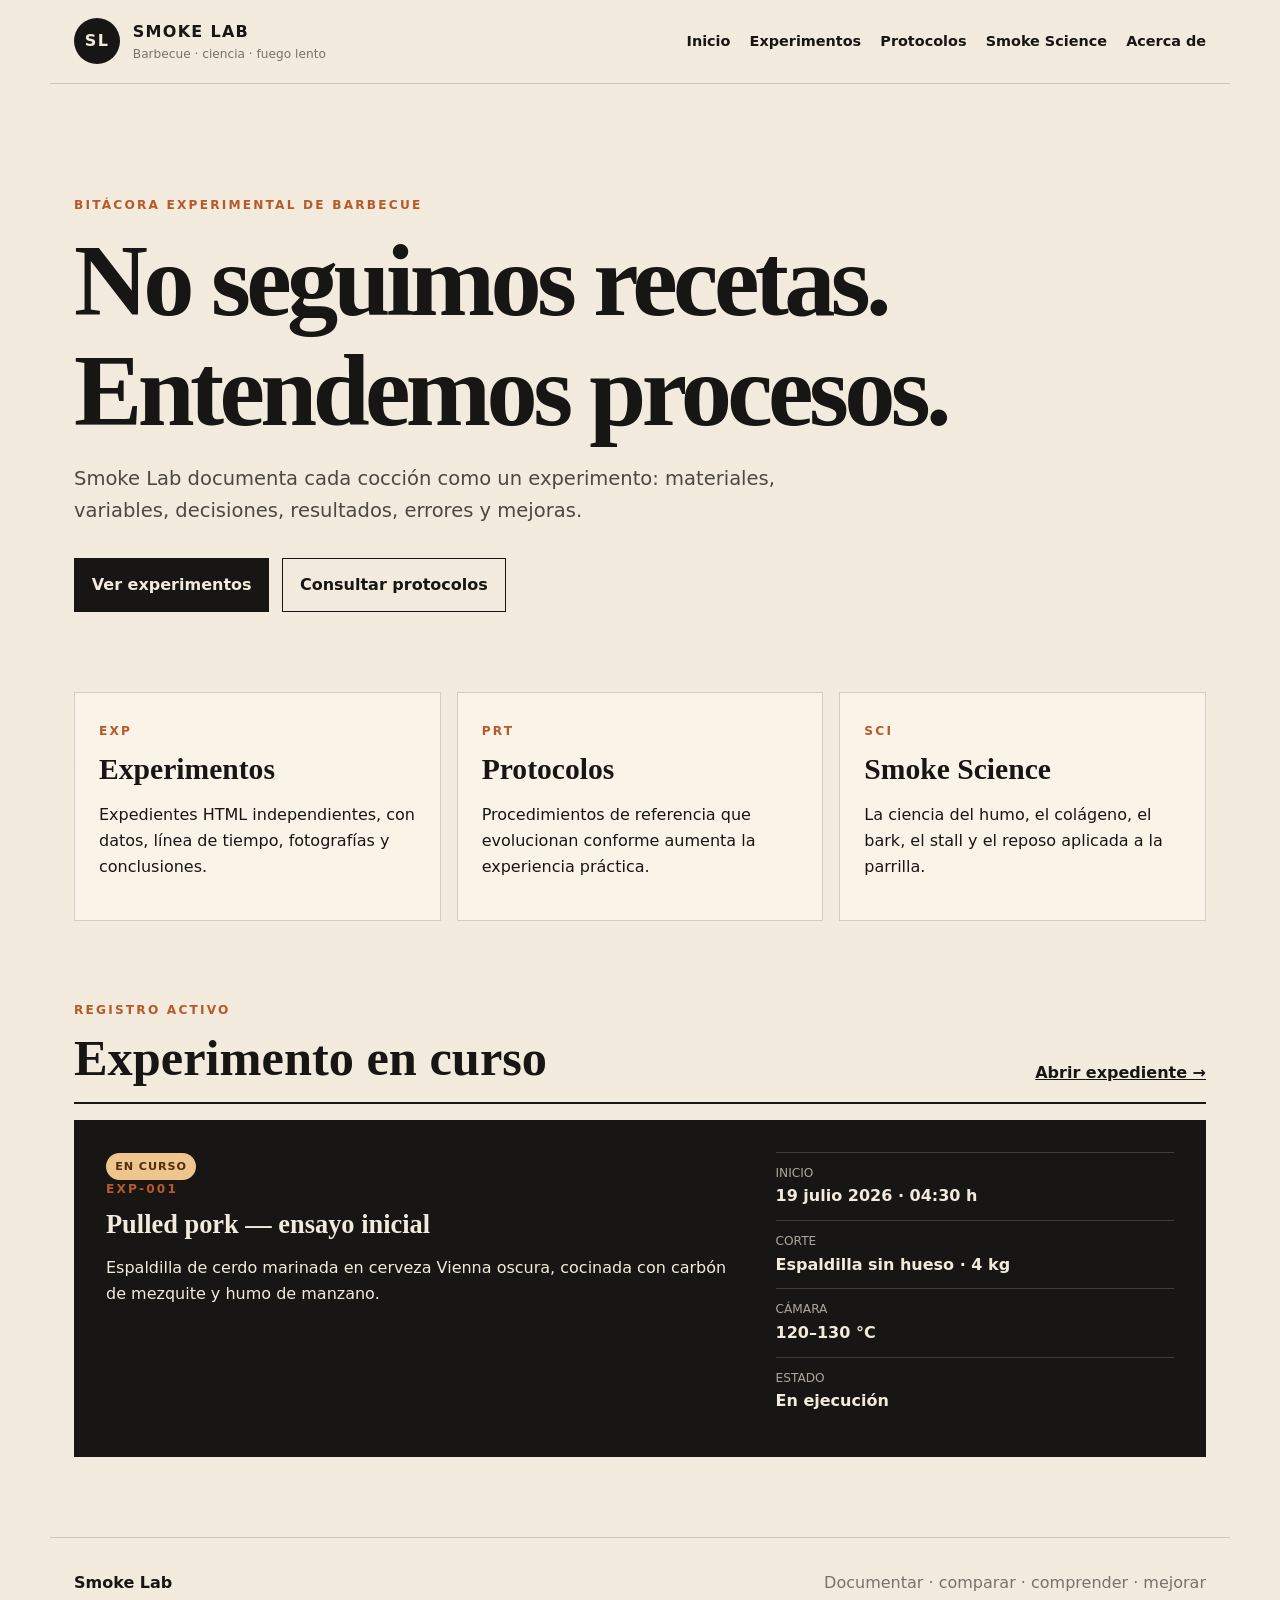
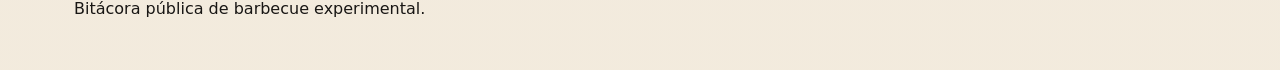
==== index.html @ 790fec04 "Initial commit" ====
<!doctype html>
<html lang="es">
<head>
  <meta charset="utf-8">
  <meta name="viewport" content="width=device-width, initial-scale=1">
  <title>Smoke Lab</title>
  <meta name="description" content="Bitácora pública de barbecue experimental: protocolos, ciencia del humo y experiencias de cocción.">
  <link rel="stylesheet" href="assets/css/main.css">
</head>
<body>

<header class="site-header">
  <a class="brand" href="index.html" aria-label="Ir al inicio de Smoke Lab">
    <span class="brand-mark">SL</span>
    <span class="brand-copy">
      <strong>Smoke Lab</strong>
      <small>Barbecue · ciencia · fuego lento</small>
    </span>
  </a>

  <button class="nav-toggle" type="button" aria-expanded="false" aria-controls="main-nav">
    Menú
  </button>

  <nav class="main-nav" id="main-nav" aria-label="Navegación principal">
    <a href="index.html">Inicio</a>
    <a href="experiments/index.html">Experimentos</a>
    <a href="protocols/index.html">Protocolos</a>
    <a href="science/index.html">Smoke Science</a>
    <a href="about/index.html">Acerca de</a>
  </nav>
</header>

<main>
  <section class="hero">
    <p class="eyebrow">Bitácora experimental de barbecue</p>
    <h1>No seguimos recetas.<br>Entendemos procesos.</h1>
    <p class="lead">
      Smoke Lab documenta cada cocción como un experimento:
      materiales, variables, decisiones, resultados, errores y mejoras.
    </p>
    <div class="actions">
      <a class="button primary" href="experiments/index.html">Ver experimentos</a>
      <a class="button" href="protocols/index.html">Consultar protocolos</a>
    </div>
  </section>

  <section class="grid three">
    <a class="card card-link" href="experiments/index.html">
      <span class="code">EXP</span>
      <h2>Experimentos</h2>
      <p>Expedientes HTML independientes, con datos, línea de tiempo, fotografías y conclusiones.</p>
    </a>

    <a class="card card-link" href="protocols/index.html">
      <span class="code">PRT</span>
      <h2>Protocolos</h2>
      <p>Procedimientos de referencia que evolucionan conforme aumenta la experiencia práctica.</p>
    </a>

    <a class="card card-link" href="science/index.html">
      <span class="code">SCI</span>
      <h2>Smoke Science</h2>
      <p>La ciencia del humo, el colágeno, el bark, el stall y el reposo aplicada a la parrilla.</p>
    </a>
  </section>

  <section class="section">
    <div class="section-heading">
      <div>
        <p class="eyebrow">Registro activo</p>
        <h2>Experimento en curso</h2>
      </div>
      <a href="experiments/exp-001-pulled-pork.html">Abrir expediente →</a>
    </div>

    <article class="experiment-feature">
      <div>
        <span class="status active">En curso</span>
        <p class="code">EXP-001</p>
        <h3><a href="experiments/exp-001-pulled-pork.html">Pulled pork — ensayo inicial</a></h3>
        <p>
          Espaldilla de cerdo marinada en cerveza Vienna oscura,
          cocinada con carbón de mezquite y humo de manzano.
        </p>
      </div>
      <dl>
        <div><dt>Inicio</dt><dd>19 julio 2026 · 04:30 h</dd></div>
        <div><dt>Corte</dt><dd>Espaldilla sin hueso · 4 kg</dd></div>
        <div><dt>Cámara</dt><dd>120–130 °C</dd></div>
        <div><dt>Estado</dt><dd>En ejecución</dd></div>
      </dl>
    </article>
  </section>
</main>

<footer class="site-footer">
  <div>
    <strong>Smoke Lab</strong>
    <p>Bitácora pública de barbecue experimental.</p>
  </div>
  <p class="footer-motto">Documentar · comparar · comprender · mejorar</p>
</footer>

<script src="assets/js/site.js"></script>

</body>
</html>
---- assets/css/main.css ----
:root {
  --coal: #181614;
  --coal-soft: #2b2723;
  --paper: #f2eadc;
  --paper-deep: #e4d5bf;
  --paper-light: #fffaf1;
  --ember: #b65a2a;
  --ember-dark: #823e1f;
  --copper: #8d5b38;
  --ash: #77726b;
  --green: #496648;
  --gold: #a16d24;
  --line: rgba(24, 22, 20, 0.17);
  --line-dark: rgba(242, 234, 220, 0.18);
  --max: 1180px;
  --reading: 830px;
  --shadow: 0 16px 40px rgba(24, 22, 20, 0.08);
}

* { box-sizing: border-box; }

html { scroll-behavior: smooth; }

body {
  margin: 0;
  color: var(--coal);
  background:
    linear-gradient(rgba(242, 234, 220, 0.965), rgba(242, 234, 220, 0.965)),
    repeating-linear-gradient(
      0deg,
      transparent 0 7px,
      rgba(24, 22, 20, 0.025) 8px
    );
  font-family: Inter, ui-sans-serif, system-ui, -apple-system, BlinkMacSystemFont,
    "Segoe UI", sans-serif;
  line-height: 1.62;
}

img {
  display: block;
  max-width: 100%;
}

a { color: inherit; }
p { margin-top: 0; }

code {
  padding: 0.12rem 0.35rem;
  border-radius: 3px;
  background: rgba(24, 22, 20, 0.07);
  font-size: 0.9em;
}

.site-header {
  max-width: var(--max);
  margin: 0 auto;
  padding: 1.15rem 1.5rem;
  display: flex;
  gap: 2rem;
  align-items: center;
  justify-content: space-between;
  border-bottom: 1px solid var(--line);
}

.brand {
  display: flex;
  gap: 0.8rem;
  align-items: center;
  text-decoration: none;
}

.brand-mark {
  width: 46px;
  height: 46px;
  display: grid;
  place-items: center;
  border-radius: 50%;
  background: var(--coal);
  color: var(--paper);
  font-weight: 900;
  letter-spacing: 0.08em;
}

.brand-copy strong,
.brand-copy small { display: block; }

.brand-copy strong {
  text-transform: uppercase;
  letter-spacing: 0.08em;
}

.brand-copy small {
  color: var(--ash);
  font-size: 0.76rem;
}

.main-nav {
  display: flex;
  flex-wrap: wrap;
  gap: 1.2rem;
}

.main-nav a {
  font-size: 0.9rem;
  font-weight: 800;
  text-decoration: none;
}

.main-nav a:hover,
.main-nav a[aria-current="page"] { color: var(--ember); }

.nav-toggle {
  display: none;
  padding: 0.55rem 0.75rem;
  border: 1px solid var(--coal);
  background: transparent;
  color: var(--coal);
  font: inherit;
  font-weight: 800;
}

main {
  max-width: var(--max);
  margin: 0 auto;
  padding: 0 1.5rem 5rem;
}

.hero {
  max-width: 980px;
  padding: 7rem 0 5rem;
}

.eyebrow,
.code,
.kicker {
  margin-bottom: 0.65rem;
  color: var(--ember);
  font-size: 0.76rem;
  font-weight: 900;
  letter-spacing: 0.18em;
  text-transform: uppercase;
}

h1,
h2,
h3,
h4 {
  margin: 0 0 1rem;
  font-family: Georgia, "Times New Roman", serif;
  line-height: 1.08;
}

h1 {
  font-size: clamp(3rem, 8vw, 6.5rem);
  letter-spacing: -0.045em;
}

h2 { font-size: clamp(2rem, 4vw, 3.15rem); }
h3 { font-size: 1.65rem; }
h4 { font-size: 1.2rem; }

.lead {
  max-width: 760px;
  color: #4c4842;
  font-size: 1.22rem;
}

.actions {
  display: flex;
  flex-wrap: wrap;
  gap: 0.8rem;
  margin-top: 2rem;
}

.button {
  display: inline-block;
  padding: 0.82rem 1.05rem;
  border: 1px solid var(--coal);
  font-weight: 850;
  text-decoration: none;
}

.button.primary {
  background: var(--coal);
  color: var(--paper);
}

.button:hover { transform: translateY(-1px); }

.page { padding-top: 5rem; }
.page.narrow { max-width: var(--reading); }

.page-header {
  max-width: 900px;
  padding-bottom: 1.2rem;
  margin-bottom: 2rem;
  border-bottom: 2px solid var(--coal);
}

.page-header h1 { font-size: clamp(3.1rem, 7vw, 5.6rem); }

.page-header p:last-child {
  max-width: 720px;
  font-size: 1.08rem;
}

.grid {
  display: grid;
  gap: 1rem;
}

.grid.two { grid-template-columns: repeat(2, minmax(0, 1fr)); }
.grid.three { grid-template-columns: repeat(3, minmax(0, 1fr)); }

.card {
  min-height: 205px;
  padding: 1.5rem;
  border: 1px solid var(--line);
  background: rgba(255, 250, 241, 0.58);
}

.card h2 {
  margin-top: 0.7rem;
  font-size: 1.85rem;
}

.card-link {
  display: block;
  text-decoration: none;
  transition: transform 0.15s ease, border-color 0.15s ease;
}

.card-link:hover {
  transform: translateY(-2px);
  border-color: var(--ember);
  box-shadow: var(--shadow);
}

.section { padding-top: 5rem; }

.section-heading {
  display: flex;
  gap: 2rem;
  align-items: end;
  justify-content: space-between;
  margin-bottom: 1rem;
  border-bottom: 2px solid var(--coal);
}

.section-heading a {
  margin-bottom: 1rem;
  font-weight: 800;
}

.status {
  display: inline-block;
  padding: 0.28rem 0.58rem;
  border-radius: 999px;
  font-size: 0.7rem;
  font-weight: 900;
  letter-spacing: 0.08em;
  text-transform: uppercase;
}

.status.active { background: #efc58e; color: #4c2f0c; }
.status.completed { background: #c6dfbf; color: #244020; }
.status.planned { background: #ddd5c8; color: #514a41; }
.status.draft { background: #d7d2cc; color: #4f4a45; }

.experiment-feature {
  display: grid;
  grid-template-columns: 1.6fr 1fr;
  gap: 2rem;
  padding: 2rem;
  background: var(--coal);
  color: var(--paper);
}

.experiment-feature a {
  color: inherit;
  text-decoration: none;
}

.experiment-feature dl { margin: 0; }

.experiment-feature dl div {
  padding: 0.68rem 0;
  border-top: 1px solid var(--line-dark);
}

.experiment-feature dt {
  color: #aca59b;
  font-size: 0.76rem;
  text-transform: uppercase;
}

.experiment-feature dd {
  margin: 0;
  font-weight: 850;
}

.experiment-list {
  display: grid;
  gap: 0;
}

.experiment-row {
  display: grid;
  grid-template-columns: 150px minmax(0, 1fr) 230px;
  gap: 1.5rem;
  align-items: center;
  padding: 1.35rem 0;
  border-bottom: 1px solid var(--line);
}

.experiment-row h2 {
  margin: 0.15rem 0 0.35rem;
  font-size: 1.7rem;
}

.experiment-row a { text-decoration: none; }
.experiment-row a:hover h2 { color: var(--ember); }

.meta {
  color: var(--ash);
  font-size: 0.9rem;
}

/* Experiment page */
.record-shell {
  display: grid;
  grid-template-columns: minmax(0, 1fr) 250px;
  gap: 3rem;
  align-items: start;
}

.record-main { min-width: 0; }

.record-nav {
  position: sticky;
  top: 1rem;
  padding: 1.1rem;
  border: 1px solid var(--line);
  background: rgba(255, 250, 241, 0.72);
}

.record-nav strong {
  display: block;
  margin-bottom: 0.6rem;
  text-transform: uppercase;
  letter-spacing: 0.1em;
  font-size: 0.78rem;
}

.record-nav a {
  display: block;
  padding: 0.3rem 0;
  color: #514b44;
  text-decoration: none;
  font-size: 0.88rem;
}

.record-nav a:hover { color: var(--ember); }

.record-header {
  padding-bottom: 1.5rem;
  margin-bottom: 2rem;
  border-bottom: 3px solid var(--coal);
}

.record-header h1 {
  font-size: clamp(3rem, 6.4vw, 5.2rem);
}

.record-subtitle {
  max-width: 780px;
  color: #4e4943;
  font-size: 1.12rem;
}

.record-grid {
  display: grid;
  grid-template-columns: repeat(4, minmax(0, 1fr));
  margin: 2rem 0;
  border: 1px solid var(--line);
}

.record-grid div {
  padding: 1rem;
  border-right: 1px solid var(--line);
}

.record-grid div:last-child { border-right: 0; }

.record-grid dt {
  color: var(--ash);
  font-size: 0.72rem;
  letter-spacing: 0.07em;
  text-transform: uppercase;
}

.record-grid dd {
  margin: 0.25rem 0 0;
  font-weight: 900;
}

.record-section {
  padding: 2rem 0;
  border-bottom: 1px solid var(--line);
  scroll-margin-top: 1rem;
}

.record-section h2 {
  margin-bottom: 1.2rem;
  font-size: 2.2rem;
}

.record-section h3 {
  margin-top: 1.5rem;
  font-size: 1.35rem;
}

.callout {
  padding: 1rem 1.2rem;
  margin: 1.2rem 0;
  border-left: 5px solid var(--ember);
  background: rgba(255, 250, 241, 0.65);
}

.callout.warning { border-color: var(--gold); }
.callout.success { border-color: var(--green); }

.data-list {
  display: grid;
  grid-template-columns: repeat(2, minmax(0, 1fr));
  gap: 0;
  margin: 0;
  border: 1px solid var(--line);
}

.data-list div {
  padding: 0.85rem 1rem;
  border-bottom: 1px solid var(--line);
}

.data-list div:nth-last-child(-n+2) { border-bottom: 0; }

.data-list dt {
  color: var(--ash);
  font-size: 0.75rem;
  letter-spacing: 0.06em;
  text-transform: uppercase;
}

.data-list dd {
  margin: 0.18rem 0 0;
  font-weight: 750;
}

.table-wrap {
  width: 100%;
  overflow-x: auto;
  border: 1px solid var(--line);
}

table {
  width: 100%;
  border-collapse: collapse;
  background: rgba(255, 250, 241, 0.45);
}

th,
td {
  padding: 0.75rem 0.8rem;
  border-bottom: 1px solid var(--line);
  text-align: left;
  vertical-align: top;
}

th {
  background: var(--coal);
  color: var(--paper);
  font-size: 0.76rem;
  letter-spacing: 0.05em;
  text-transform: uppercase;
}

tbody tr:last-child td { border-bottom: 0; }

.pending {
  color: var(--ash);
  font-style: italic;
}

.method-steps {
  counter-reset: steps;
  padding: 0;
  list-style: none;
}

.method-steps li {
  position: relative;
  min-height: 3rem;
  padding: 0.1rem 0 1rem 3.2rem;
  border-left: 1px solid var(--line);
}

.method-steps li::before {
  counter-increment: steps;
  content: counter(steps);
  position: absolute;
  left: -1.05rem;
  top: -0.2rem;
  width: 2rem;
  height: 2rem;
  display: grid;
  place-items: center;
  border-radius: 50%;
  background: var(--coal);
  color: var(--paper);
  font-weight: 900;
}

.gallery-placeholder {
  display: grid;
  grid-template-columns: repeat(3, minmax(0, 1fr));
  gap: 0.8rem;
}

.photo-slot {
  min-height: 150px;
  display: grid;
  place-items: center;
  padding: 1rem;
  border: 1px dashed var(--copper);
  background: rgba(255, 250, 241, 0.42);
  color: var(--ash);
  text-align: center;
}

.prose {
  max-width: var(--reading);
  font-size: 1.06rem;
}

.prose h2 { margin-top: 2.8rem; }

blockquote {
  margin: 2rem 0;
  padding: 1rem 1.5rem;
  border-left: 5px solid var(--ember);
  background: rgba(255, 250, 241, 0.55);
  font-family: Georgia, serif;
  font-size: 1.35rem;
}

.site-footer {
  max-width: var(--max);
  margin: 0 auto;
  padding: 2rem 1.5rem 3rem;
  display: flex;
  gap: 1rem;
  justify-content: space-between;
  border-top: 1px solid var(--line);
}

.site-footer p { margin-bottom: 0; }
.footer-motto { color: var(--ash); }

@media (max-width: 920px) {
  .record-shell { grid-template-columns: 1fr; }
  .record-nav { position: static; }
  .record-nav a { display: inline-block; margin-right: 0.75rem; }
}

@media (max-width: 820px) {
  .site-header {
    align-items: flex-start;
    flex-wrap: wrap;
  }

  .nav-toggle { display: block; }

  .main-nav {
    display: none;
    width: 100%;
    padding-top: 0.8rem;
    border-top: 1px solid var(--line);
  }

  .main-nav.is-open { display: flex; }

  .grid.two,
  .grid.three,
  .experiment-feature,
  .gallery-placeholder {
    grid-template-columns: 1fr;
  }

  .experiment-row {
    grid-template-columns: 1fr;
    gap: 0.4rem;
  }

  .record-grid,
  .data-list {
    grid-template-columns: 1fr 1fr;
  }

  .site-footer { flex-direction: column; }
}

@media (max-width: 560px) {
  .record-grid,
  .data-list {
    grid-template-columns: 1fr;
  }

  .record-grid div,
  .data-list div {
    border-right: 0;
    border-bottom: 1px solid var(--line);
  }

  h1 { font-size: 3.1rem; }
}
/* Smoke Lab — protocol status and signed footer */
.status.reconstructed {
  background: #d9c7a7;
  color: #4b351d;
}

.site-credit {
  margin-top: 0.35rem;
  color: var(--ash);
  font-size: 0.82rem;
}

.site-credit a {
  color: inherit;
}

.protocol-definition {
  padding: 1rem 1.2rem;
  border: 1px solid var(--line);
  background: rgba(255, 250, 241, 0.55);
}

@media (max-width: 560px) {
  .site-footer {
    align-items: flex-start;
  }

  .record-section {
    overflow-wrap: anywhere;
  }

  .record-section ol,
  .record-section ul {
    padding-left: 1.25rem;
  }

  .table-wrap {
    border-left: 0;
    border-right: 0;
  }

  th,
  td {
    min-width: 135px;
  }
}
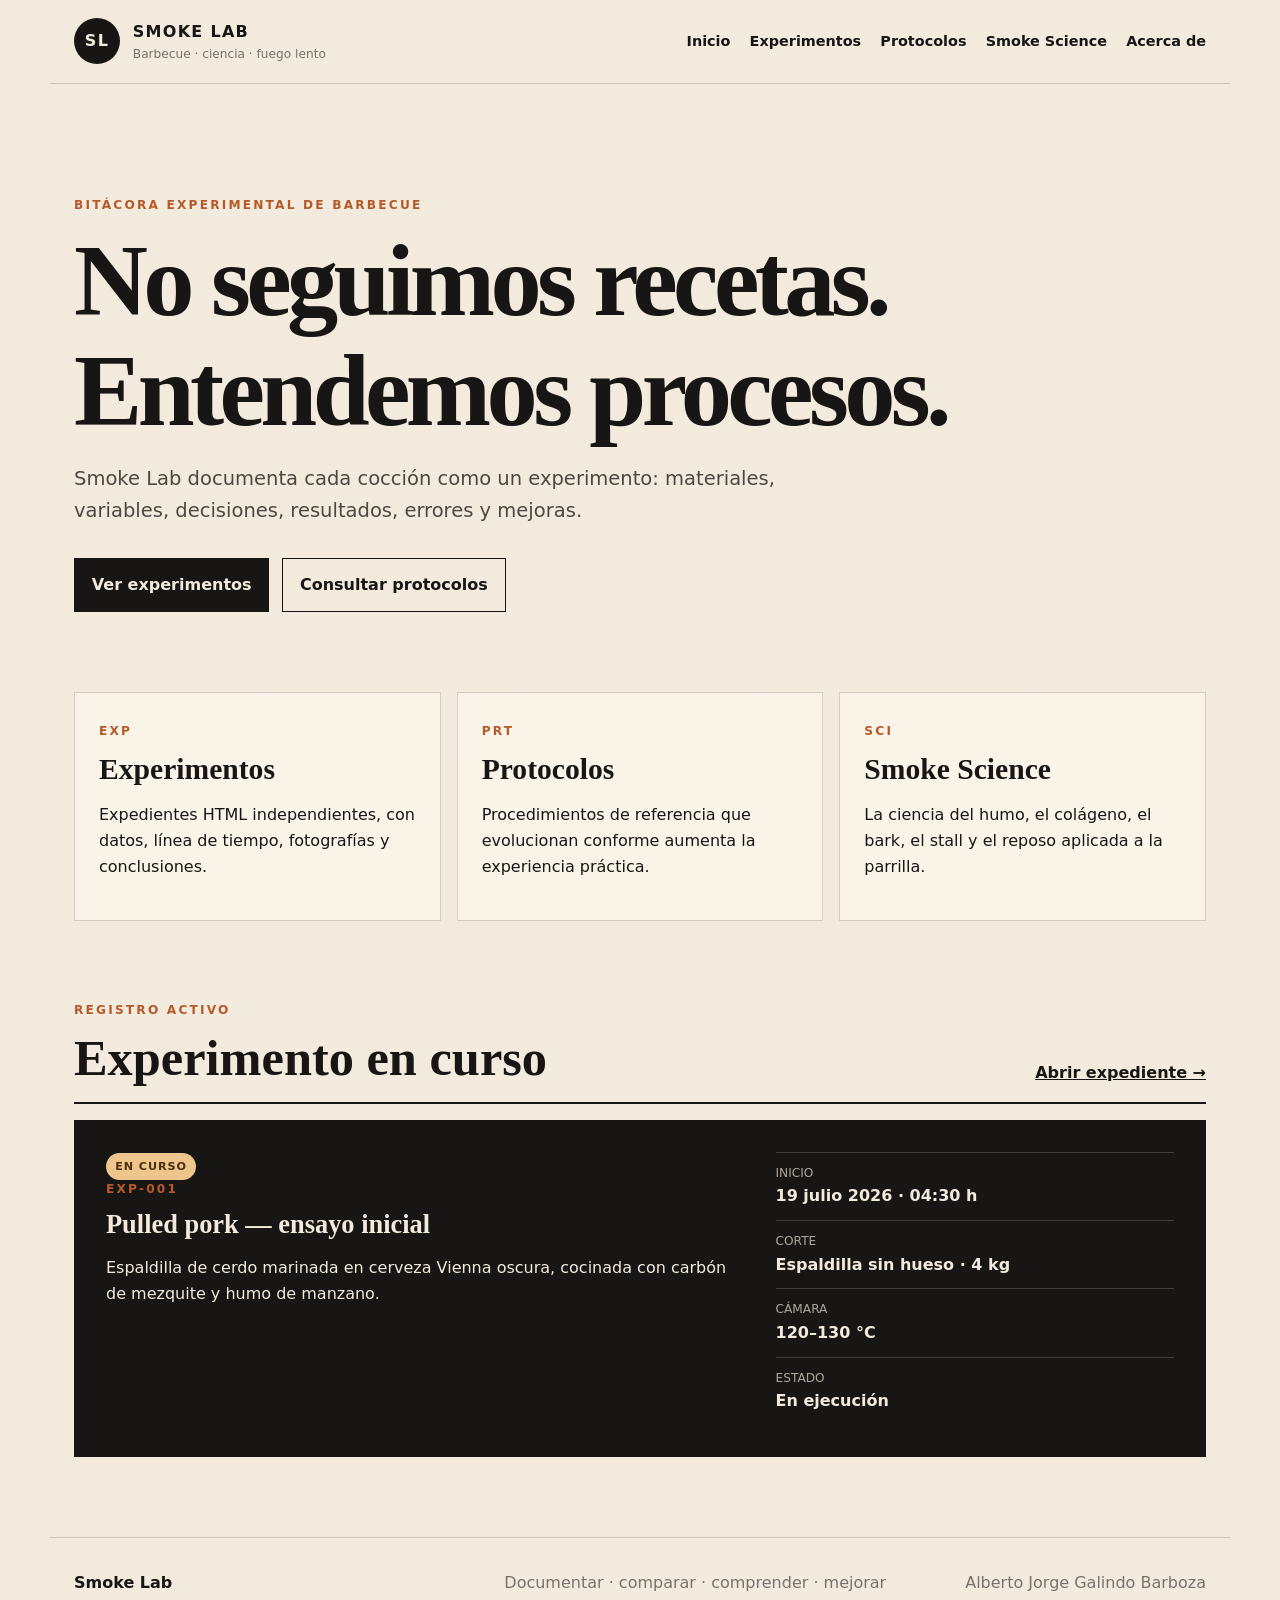
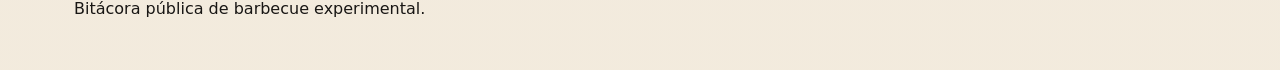
==== commit 2d705ac8: "Fotter" ====
--- a/index.html
+++ b/index.html
@@ -100,6 +100,8 @@
     <p>Bitácora pública de barbecue experimental.</p>
   </div>
   <p class="footer-motto">Documentar · comparar · comprender · mejorar</p>
+  </div>
+  <p class="footer-motto">Alberto Jorge Galindo Barboza</p>
 </footer>
 
 <script src="assets/js/site.js"></script>
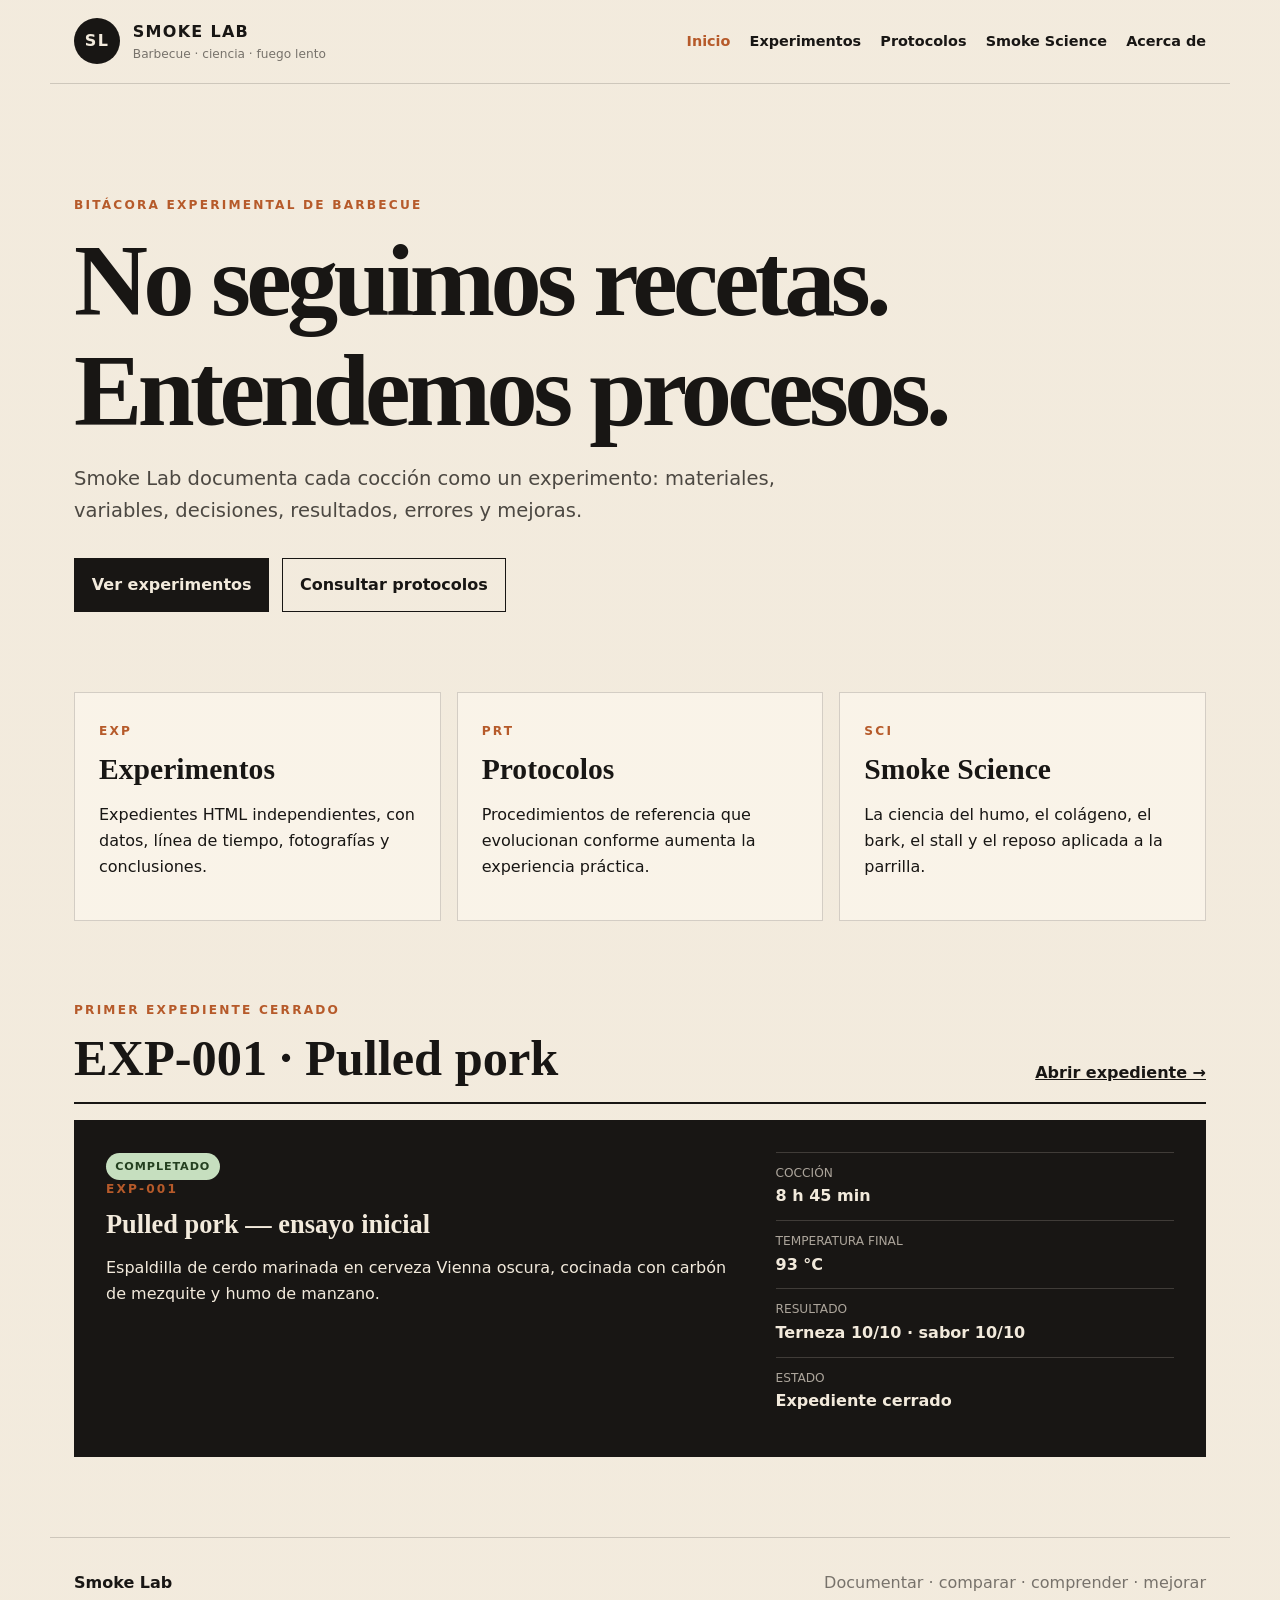
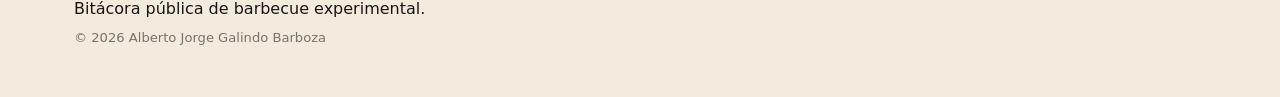
==== commit 477701e5: "Close EXP-001 pulled pork record" ====
--- a/index.html
+++ b/index.html
@@ -5,6 +5,7 @@
   <meta name="viewport" content="width=device-width, initial-scale=1">
   <title>Smoke Lab</title>
   <meta name="description" content="Bitácora pública de barbecue experimental: protocolos, ciencia del humo y experiencias de cocción.">
+  <meta name="author" content="Alberto Jorge Galindo Barboza">
   <link rel="stylesheet" href="assets/css/main.css">
 </head>
 <body>
@@ -23,13 +24,14 @@
   </button>
 
   <nav class="main-nav" id="main-nav" aria-label="Navegación principal">
-    <a href="index.html">Inicio</a>
+    <a href="index.html" aria-current="page">Inicio</a>
     <a href="experiments/index.html">Experimentos</a>
     <a href="protocols/index.html">Protocolos</a>
     <a href="science/index.html">Smoke Science</a>
     <a href="about/index.html">Acerca de</a>
   </nav>
 </header>
+
 
 <main>
   <section class="hero">
@@ -68,15 +70,15 @@
   <section class="section">
     <div class="section-heading">
       <div>
-        <p class="eyebrow">Registro activo</p>
-        <h2>Experimento en curso</h2>
+        <p class="eyebrow">Primer expediente cerrado</p>
+        <h2>EXP-001 · Pulled pork</h2>
       </div>
       <a href="experiments/exp-001-pulled-pork.html">Abrir expediente →</a>
     </div>
 
     <article class="experiment-feature">
       <div>
-        <span class="status active">En curso</span>
+        <span class="status completed">Completado</span>
         <p class="code">EXP-001</p>
         <h3><a href="experiments/exp-001-pulled-pork.html">Pulled pork — ensayo inicial</a></h3>
         <p>
@@ -85,26 +87,25 @@
         </p>
       </div>
       <dl>
-        <div><dt>Inicio</dt><dd>19 julio 2026 · 04:30 h</dd></div>
-        <div><dt>Corte</dt><dd>Espaldilla sin hueso · 4 kg</dd></div>
-        <div><dt>Cámara</dt><dd>120–130 °C</dd></div>
-        <div><dt>Estado</dt><dd>En ejecución</dd></div>
+        <div><dt>Cocción</dt><dd>8 h 45 min</dd></div>
+        <div><dt>Temperatura final</dt><dd>93 °C</dd></div>
+        <div><dt>Resultado</dt><dd>Terneza 10/10 · sabor 10/10</dd></div>
+        <div><dt>Estado</dt><dd>Expediente cerrado</dd></div>
       </dl>
     </article>
   </section>
 </main>
 
+
 <footer class="site-footer">
   <div>
     <strong>Smoke Lab</strong>
     <p>Bitácora pública de barbecue experimental.</p>
+    <p class="site-credit">© 2026 Alberto Jorge Galindo Barboza</p>
   </div>
   <p class="footer-motto">Documentar · comparar · comprender · mejorar</p>
-  </div>
-  <p class="footer-motto">Alberto Jorge Galindo Barboza</p>
 </footer>
 
 <script src="assets/js/site.js"></script>
-
 </body>
 </html>
--- a/assets/css/main.css
+++ b/assets/css/main.css
@@ -670,3 +670,189 @@
     min-width: 135px;
   }
 }
+
+/* EXP-001 final record */
+.hero-photo {
+  margin: 2rem 0;
+  border: 1px solid var(--line);
+  background: var(--coal);
+  box-shadow: var(--shadow);
+}
+
+.hero-photo img {
+  width: 100%;
+  max-height: 720px;
+  object-fit: cover;
+}
+
+.hero-photo figcaption {
+  padding: 0.8rem 1rem;
+  color: var(--paper);
+  font-size: 0.9rem;
+}
+
+.metric-grid,
+.score-grid {
+  display: grid;
+  grid-template-columns: repeat(4, minmax(0, 1fr));
+  gap: 0.8rem;
+  margin: 1.2rem 0;
+}
+
+.metric-card,
+.score-card {
+  padding: 1rem;
+  border: 1px solid var(--line);
+  background: rgba(255, 250, 241, 0.62);
+}
+
+.metric-card small,
+.score-card small {
+  display: block;
+  color: var(--ash);
+  font-size: 0.7rem;
+  font-weight: 850;
+  letter-spacing: 0.08em;
+  text-transform: uppercase;
+}
+
+.metric-card strong,
+.score-value {
+  display: block;
+  margin-top: 0.25rem;
+  font-family: Georgia, "Times New Roman", serif;
+  font-size: 1.75rem;
+  line-height: 1;
+}
+
+.score-value {
+  color: var(--ember-dark);
+  font-size: 2.3rem;
+}
+
+.photo-gallery {
+  display: grid;
+  grid-template-columns: repeat(3, minmax(0, 1fr));
+  gap: 1rem;
+}
+
+.photo-card {
+  margin: 0;
+  border: 1px solid var(--line);
+  background: rgba(255, 250, 241, 0.55);
+}
+
+.photo-card a {
+  display: block;
+  text-decoration: none;
+}
+
+.photo-card img {
+  width: 100%;
+  aspect-ratio: 4 / 3;
+  object-fit: cover;
+  background: var(--coal-soft);
+}
+
+.photo-card figcaption {
+  padding: 0.8rem 0.9rem 1rem;
+  color: #4f4942;
+  font-size: 0.88rem;
+}
+
+.photo-card strong {
+  display: block;
+  margin-bottom: 0.18rem;
+  color: var(--coal);
+}
+
+.verdict {
+  padding: 1.4rem;
+  margin: 1.5rem 0;
+  border: 2px solid var(--green);
+  background: rgba(198, 223, 191, 0.28);
+}
+
+.verdict strong {
+  display: block;
+  margin-bottom: 0.35rem;
+  font-family: Georgia, "Times New Roman", serif;
+  font-size: 1.6rem;
+}
+
+.field-note {
+  padding: 1rem 1.2rem;
+  border-left: 5px solid var(--copper);
+  background: rgba(141, 91, 56, 0.08);
+}
+
+.timeline-table td:first-child,
+.timeline-table td:nth-child(2),
+.timeline-table td:nth-child(3),
+.timeline-table td:nth-child(4) {
+  white-space: nowrap;
+}
+
+.reference-list li {
+  margin-bottom: 0.65rem;
+}
+
+.reference-list a {
+  font-weight: 750;
+}
+
+.small-note {
+  color: var(--ash);
+  font-size: 0.88rem;
+}
+
+@media (max-width: 900px) {
+  .metric-grid,
+  .score-grid,
+  .photo-gallery {
+    grid-template-columns: repeat(2, minmax(0, 1fr));
+  }
+}
+
+@media (max-width: 560px) {
+  .metric-grid,
+  .score-grid,
+  .photo-gallery {
+    grid-template-columns: 1fr;
+  }
+
+  .hero-photo img {
+    max-height: none;
+  }
+
+  .photo-card img {
+    aspect-ratio: auto;
+  }
+}
+
+@media print {
+  .site-header,
+  .record-nav,
+  .button,
+  .site-footer,
+  .nav-toggle {
+    display: none !important;
+  }
+
+  main {
+    max-width: none;
+    padding: 0;
+  }
+
+  .record-shell {
+    display: block;
+  }
+
+  .record-section {
+    break-inside: avoid;
+  }
+
+  a {
+    text-decoration: none;
+  }
+}
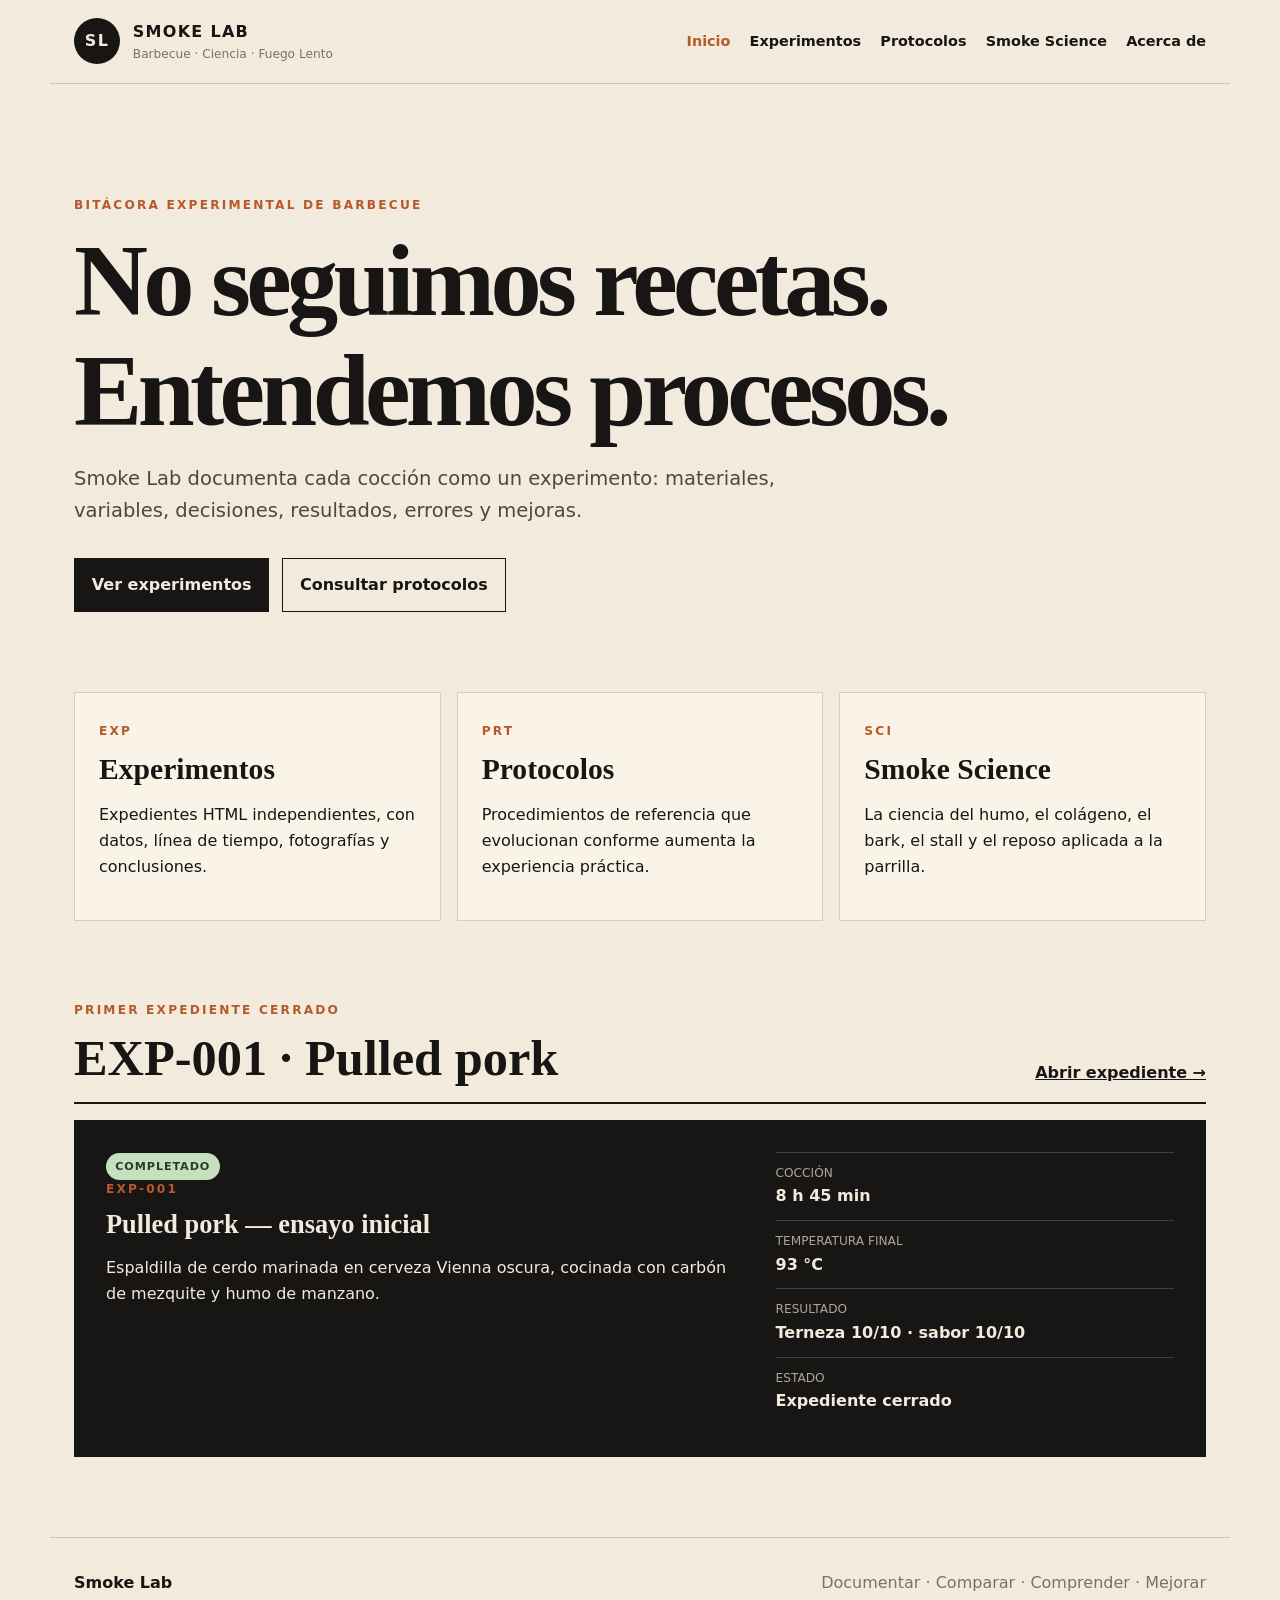
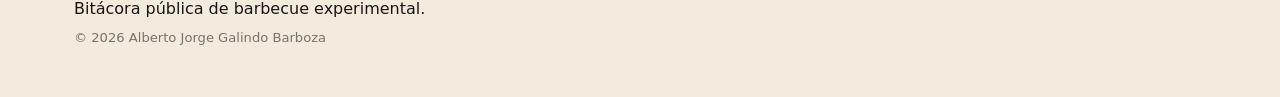
==== commit b8c58e4b: "Personalize narrative to first-person voice Convert third-person references (del autor, author's spo" ====
--- a/index.html
+++ b/index.html
@@ -15,7 +15,7 @@
     <span class="brand-mark">SL</span>
     <span class="brand-copy">
       <strong>Smoke Lab</strong>
-      <small>Barbecue · ciencia · fuego lento</small>
+      <small>Barbecue · Ciencia · Fuego Lento</small>
     </span>
   </a>
 
@@ -103,7 +103,7 @@
     <p>Bitácora pública de barbecue experimental.</p>
     <p class="site-credit">© 2026 Alberto Jorge Galindo Barboza</p>
   </div>
-  <p class="footer-motto">Documentar · comparar · comprender · mejorar</p>
+  <p class="footer-motto">Documentar · Comparar · Comprender · Mejorar</p>
 </footer>
 
 <script src="assets/js/site.js"></script>
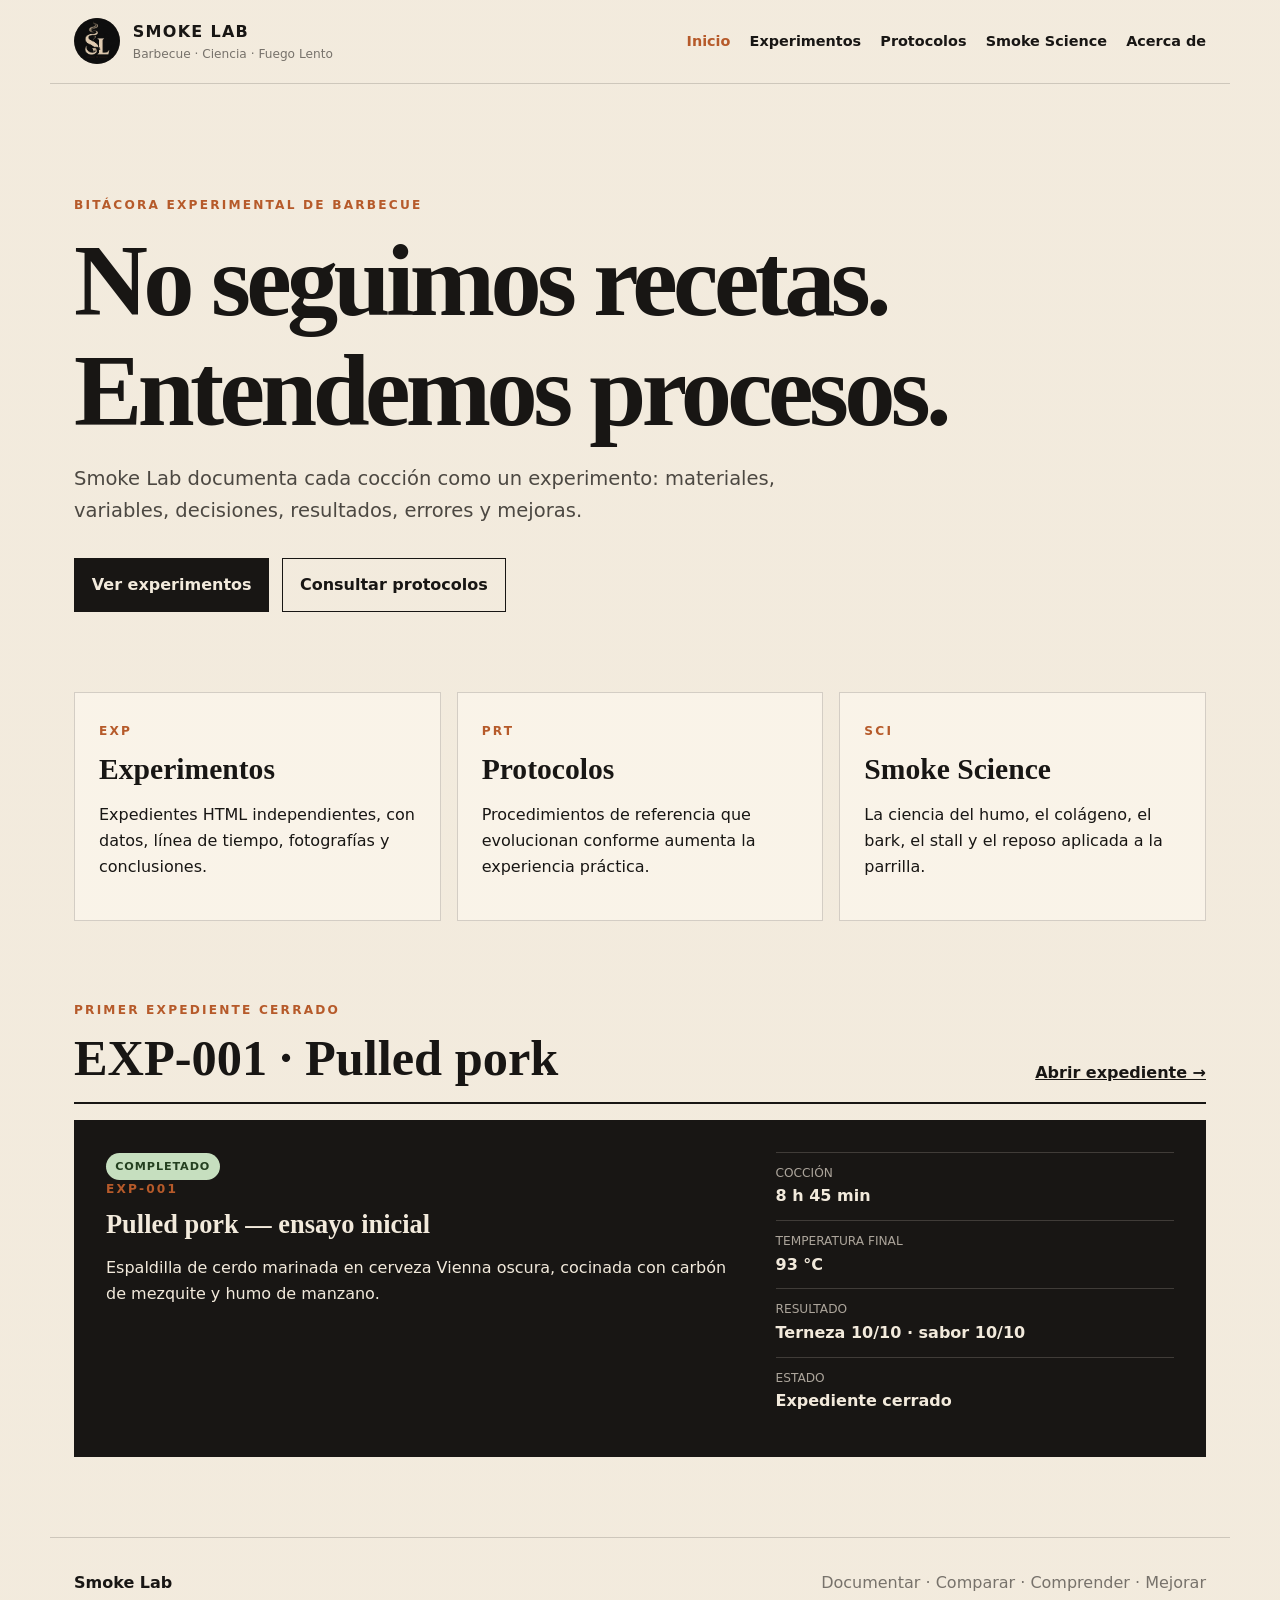
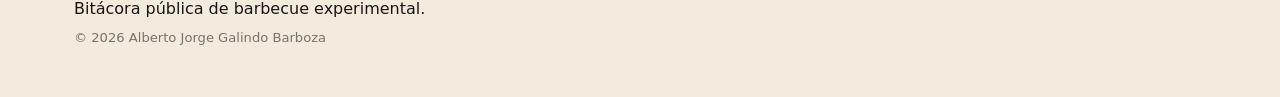
==== commit 6cb5cb52: "Add favicons and branding logo across site Add site favicon files and the SmokeLab branding images; " ====
--- a/index.html
+++ b/index.html
@@ -6,13 +6,17 @@
   <title>Smoke Lab</title>
   <meta name="description" content="Bitácora pública de barbecue experimental: protocolos, ciencia del humo y experiencias de cocción.">
   <meta name="author" content="Alberto Jorge Galindo Barboza">
+  <!-- Favicon para la pestaña del navegador -->
+  <link rel="icon" type="image/png" sizes="128x128" href="favicon.png">
   <link rel="stylesheet" href="assets/css/main.css">
 </head>
 <body>
 
 <header class="site-header">
   <a class="brand" href="index.html" aria-label="Ir al inicio de Smoke Lab">
-    <span class="brand-mark">SL</span>
+    <span class="brand-mark">
+      <img src="assets/img/branding/SmokeLab-Logo.png" alt="Smoke Lab Logo">
+    </span>
     <span class="brand-copy">
       <strong>Smoke Lab</strong>
       <small>Barbecue · Ciencia · Fuego Lento</small>
@@ -35,7 +39,7 @@
 
 <main>
   <section class="hero">
-    <p class="eyebrow">Bitácora experimental de barbecue</p>
+    <p class="eyebrow">Bitácora experimental de Barbecue</p>
     <h1>No seguimos recetas.<br>Entendemos procesos.</h1>
     <p class="lead">
       Smoke Lab documenta cada cocción como un experimento:
